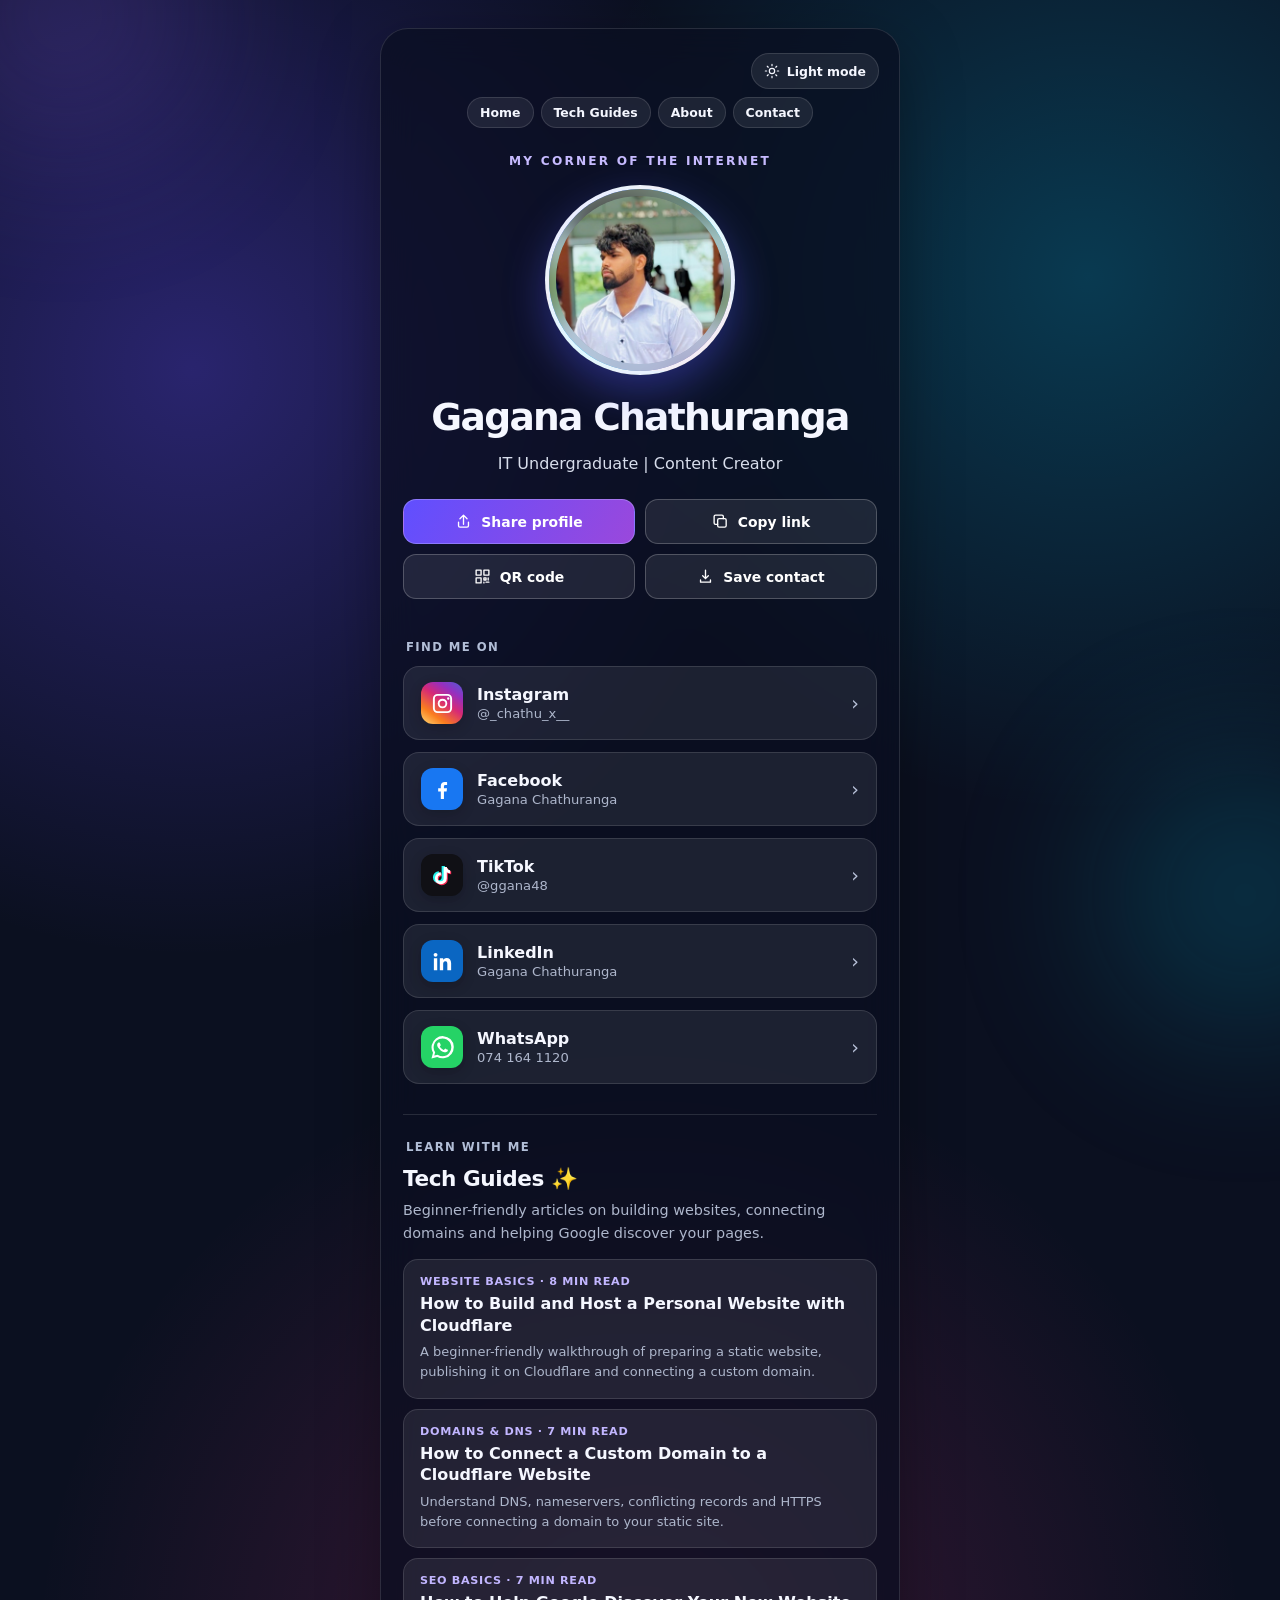
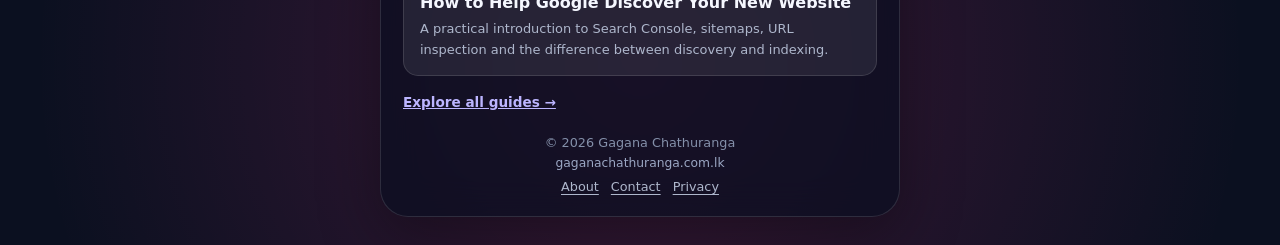
==== index.html @ 9eb445c2 "Add files via upload" ====
<!DOCTYPE html>
<html lang="en">
<head>
  <meta charset="UTF-8" />
  <meta name="viewport" content="width=device-width, initial-scale=1.0" />
  <meta name="theme-color" content="#0b1020" />
  <meta name="author" content="Gagana Chathuranga" />
  <meta name="description" content="Gagana Chathuranga — IT Undergraduate &amp; Content Creator. Explore my social links and beginner-friendly tech guides about websites, domains and Google Search Console." />
  <meta name="robots" content="index, follow, max-image-preview:large" />
  <link rel="canonical" href="https://gaganachathuranga.com.lk/" />
  <link rel="icon" href="favicon.svg" type="image/svg+xml" />
  <link rel="apple-touch-icon" href="apple-touch-icon.png" />
  <meta property="og:type" content="profile" />
  <meta property="og:site_name" content="Gagana Chathuranga" />
  <meta property="og:title" content="Gagana Chathuranga | Tech Guides & Social Links" />
  <meta property="og:description" content="IT Undergraduate | Content Creator · Connect with me on social media." />
  <meta property="og:url" content="https://gaganachathuranga.com.lk/" />
  <meta property="og:image" content="https://gaganachathuranga.com.lk/share-card.png" />
  <meta property="og:image:width" content="1200" />
  <meta property="og:image:height" content="630" />
  <meta property="og:image:alt" content="Gagana Chathuranga — IT Undergraduate and Content Creator" />
  <meta name="twitter:card" content="summary_large_image" />
  <meta name="twitter:title" content="Gagana Chathuranga | Tech Guides & Social Links" />
  <meta name="twitter:description" content="IT Undergraduate | Content Creator · Find my social profiles." />
  <meta name="twitter:image" content="https://gaganachathuranga.com.lk/share-card.png" />
  <title>Gagana Chathuranga | IT Undergraduate &amp; Content Creator</title>
  <script type="application/ld+json">{"@context":"https://schema.org","@type":"Person","name":"Gagana Chathuranga","url":"https://gaganachathuranga.com.lk/","description":"IT Undergraduate | Content Creator","sameAs":["https://www.instagram.com/_chathu_x__/","https://www.facebook.com/gagana.bettegodage/","https://www.tiktok.com/@ggana48","https://www.linkedin.com/in/gagana-chathuranga-6582b7426"]}</script>
  <style>
    * { box-sizing: border-box; margin: 0; padding: 0; }
    :root {
      --bg: #0b1020;
      --card: rgba(255,255,255,0.08);
      --card-hover: rgba(255,255,255,0.14);
      --text: #f5f7ff;
      --muted: #aeb7cc;
      --border: rgba(255,255,255,0.12);
      --shadow: 0 18px 60px rgba(0,0,0,.35);
    }
    body {
      min-height: 100vh;
      font-family: Inter, ui-sans-serif, system-ui, -apple-system, BlinkMacSystemFont, "Segoe UI", sans-serif;
      color: var(--text);
      background:
        radial-gradient(circle at 15% 20%, rgba(98, 74, 255, .35), transparent 32%),
        radial-gradient(circle at 85% 15%, rgba(0, 207, 255, .22), transparent 28%),
        radial-gradient(circle at 50% 90%, rgba(255, 59, 148, .20), transparent 34%),
        var(--bg);
      display: grid;
      place-items: center;
      padding: 28px 16px;
    }
    .wrap {
      width: min(100%, 520px);
      background: rgba(10, 15, 32, .72);
      border: 1px solid var(--border);
      border-radius: 28px;
      box-shadow: var(--shadow);
      backdrop-filter: blur(18px);
      -webkit-backdrop-filter: blur(18px);
      padding: 34px 22px 22px;
      text-align: center;
    }
    .avatar-wrap {
      width: 190px;
      height: 190px;
      margin: 0 auto 22px;
      position: relative;
      border-radius: 50%;
      display: grid;
      place-items: center;
      overflow: hidden;
      border: 4px solid rgba(255,255,255,.88);
      box-shadow: 0 16px 42px rgba(84, 90, 255, .38);
      background: linear-gradient(135deg, #7c5cff, #00c7ff 55%, #ff4f9a);
      isolation: isolate;
    }
    /* A blurred copy of profile.jpg fills the circle, so a tall full-body
       photo still looks polished instead of leaving plain empty side space. */
    .avatar-wrap::before {
      content: "";
      position: absolute;
      inset: -18px;
      background:
        linear-gradient(rgba(10,15,32,.12), rgba(10,15,32,.12)),
        url("profile.jpg") center / cover no-repeat;
      filter: blur(12px) saturate(1.08);
      transform: scale(1.12);
      z-index: 0;
      opacity: .95;
    }
    .avatar {
      width: 92%;
      height: 92%;
      border-radius: 50%;
      object-fit: contain;
      object-position: center;
      display: block;
      position: relative;
      z-index: 2;
      background: rgba(8, 12, 26, .18);
      box-shadow: inset 0 0 0 1px rgba(255,255,255,.16);
    }
    .avatar-fallback {
      position: absolute;
      inset: 0;
      display: grid;
      place-items: center;
      font-size: 44px;
      font-weight: 800;
      letter-spacing: 1px;
      z-index: 1;
    }
    h1 { font-size: clamp(1.8rem, 6vw, 2.35rem); line-height: 1.1; }
    .bio { color: #d8deec; margin: 14px auto 26px; line-height: 1.55; max-width: 390px; }
    .links { display: grid; gap: 12px; }
    .link {
      display: flex;
      align-items: center;
      gap: 14px;
      width: 100%;
      padding: 15px 17px;
      border-radius: 16px;
      border: 1px solid var(--border);
      background: var(--card);
      color: var(--text);
      text-decoration: none;
      transition: transform .2s ease, background .2s ease, border-color .2s ease;
      text-align: left;
    }
    .link:hover {
      transform: translateY(-2px);
      background: var(--card-hover);
      border-color: rgba(255,255,255,.24);
    }
    .icon {
      width: 42px;
      height: 42px;
      border-radius: 12px;
      display: grid;
      place-items: center;
      background: rgba(255,255,255,.09);
      flex: 0 0 42px;
    }
    .icon svg { width: 23px; height: 23px; fill: currentColor; }

    /* Recognizable social brand icons on the original dark link cards. */
    .icon { color: #fff; box-shadow: 0 4px 13px rgba(0,0,0,.18); }
    .icon-instagram { background: linear-gradient(35deg, #feda75 0%, #fa7e1e 25%, #d62976 54%, #962fbf 76%, #4f5bd5 100%); }
    .icon-facebook { background: #1877f2; }
    .icon-tiktok { background: #101015; }
    .icon-tiktok svg { filter: drop-shadow(-1.3px -1px 0 #25f4ee) drop-shadow(1.3px 1px 0 #fe2c55); }
    .icon-linkedin { background: #0a66c2; }
    .icon-whatsapp { background: #25d366; }
    @media (prefers-reduced-motion: reduce) { .link { transition: none; } }
    .link-text { flex: 1; }
    .link-title { font-weight: 700; font-size: 1rem; }
    .link-sub { color: var(--muted); font-size: .82rem; margin-top: 2px; overflow-wrap: anywhere; }
    .arrow { color: #b8c2d9; font-size: 1.2rem; }
    footer { margin-top: 24px; color: #8490aa; font-size: .8rem; }
    @media (max-width: 420px) {
      .wrap { padding: 28px 16px 18px; border-radius: 22px; }
      .avatar-wrap { width: 168px; height: 168px; }
      .link { padding: 13px 14px; }
    }

    html { scroll-behavior: smooth; }
    body { overflow-x: hidden; }
    body::before, body::after { content:""; position:fixed; width:270px; height:270px; border-radius:50%; filter:blur(88px); opacity:.22; pointer-events:none; z-index:-1; }
    body::before { background:#8f62fb; top:-120px; left:-70px; }
    body::after { background:#00bbdb; bottom:-130px; right:-100px; }
    .wrap { position:relative; animation: appear .65s ease both; }
    .avatar-wrap { transition: box-shadow .3s ease, transform .3s ease; }
    .avatar-wrap:hover { transform:translateY(-3px); box-shadow:0 16px 46px rgba(112,108,255,.57),0 0 0 7px rgba(255,255,255,.035); }
    .intro-label { font-size:.76rem; font-weight:700; letter-spacing:.18em; text-transform:uppercase; color:#c7bbff; margin:0 auto 17px; }
    h1 { letter-spacing:-.045em; }
    .bio { margin-bottom: 22px; }
    .quick-actions { display:grid; grid-template-columns:1fr 1fr; gap:10px; margin-bottom:19px; }
    button { font:inherit; }
    .action { display:inline-flex; justify-content:center; align-items:center; gap:9px; min-height:45px; padding:11px 10px; border-radius:13px; border:1px solid rgba(255,255,255,.22); color:#fff; background:rgba(255,255,255,.085); cursor:pointer; font-size:.87rem; font-weight:680; transition:background .2s ease,transform .2s ease,border-color .2s ease; }
    .action:hover { background:rgba(255,255,255,.16); transform:translateY(-2px); border-color:rgba(255,255,255,.37); }
    .action-primary { background:linear-gradient(120deg,#604fff,#9a48dc); border-color:rgba(188,180,255,.42); }
    .action-primary:hover { background:linear-gradient(120deg,#7264ff,#aa58ec); }
    .action svg { width:17px; height:17px; stroke:currentColor; fill:none; stroke-width:1.9; stroke-linecap:round; stroke-linejoin:round; }
    .section-hint { text-align:left; font-size:.73rem; font-weight:750; letter-spacing:.12em; color:#b2bed7; text-transform:uppercase; margin:0 3px 12px; }
    .link { will-change:transform; }
    .link:focus-visible,.action:focus-visible,.close-dialog:focus-visible,.qr-download:focus-visible { outline:3px solid #b7a9ff; outline-offset:3px; }
    .link:nth-child(1){animation:rise .48s .06s both}.link:nth-child(2){animation:rise .48s .13s both}.link:nth-child(3){animation:rise .48s .20s both}.link:nth-child(4){animation:rise .48s .27s both}.link:nth-child(5){animation:rise .48s .34s both}
    .link:active,.action:active { transform:scale(.99); }
    .link .arrow { transition:transform .2s ease; }
    .link:hover .arrow { transform:translateX(3px); }
    .feedback { min-height:20px; margin:7px 0 2px; color:#bbf7d0; font-size:.82rem; }
    .footer-domain { display:block; margin-top:6px; color:#9ba7c4; font-size:.77rem; text-decoration:none; }
    .footer-domain:hover { color:#fff; text-decoration:underline; }
    .qr-dialog { border:1px solid rgba(255,255,255,.19); background:#12192c; color:#fff; width:min(90vw,390px); margin:auto; border-radius:24px; padding:24px; box-shadow:0 26px 90px rgba(0,0,0,.65); text-align:center; }
    .qr-dialog::backdrop { background:rgba(1,5,15,.76); backdrop-filter:blur(7px); }
    .qr-dialog h2 { font-size:1.25rem; margin-bottom:8px; }
    .qr-dialog p { color:#bac4d8; font-size:.9rem; line-height:1.5; }
    .qr-box { background:#fff; padding:13px; margin:20px auto 12px; border-radius:18px; width:min(100%,256px); }
    .qr-box img { display:block; width:100%; height:auto; image-rendering:pixelated; }
    .qr-url { color:#c2bafa!important; overflow-wrap:anywhere; font-size:.8rem!important; }
    .dialog-actions { display:grid; grid-template-columns:1fr 1fr; gap:9px; margin-top:20px; }
    .qr-download { text-decoration:none; }
    .close-dialog { position:absolute; right:13px; top:11px; background:rgba(255,255,255,.09); color:#fff; border:0; border-radius:50%; width:32px; height:32px; font-size:20px; cursor:pointer; }
    .qr-dialog { position:relative; }
    @keyframes appear { from{ opacity:0;transform:translateY(12px) } to{opacity:1;transform:translateY(0)} }
    @keyframes rise { from{opacity:0;transform:translateY(10px)}to{opacity:1;transform:translateY(0)} }
    @media(max-width:420px) { .wrap { padding-top:29px; } .avatar-wrap { margin-bottom:18px; } .bio { margin-top:12px; } }
    @media(prefers-reduced-motion:reduce){*,*::before,*::after{animation:none!important;transition:none!important;scroll-behavior:auto!important}}

    /* User-selectable light/dark palette; brand logos retain their original colors. */
    .top-tools { display:flex; justify-content:flex-end; margin:-10px -2px 8px; }
    .theme-toggle { display:inline-flex; gap:7px; align-items:center; justify-content:center; border:1px solid var(--border); border-radius:999px; padding:8px 12px; min-height:36px; background:var(--card); color:var(--text); font-size:.78rem; font-weight:700; cursor:pointer; transition:background .2s,transform .2s; }
    .theme-toggle:hover { background:var(--card-hover); transform:translateY(-1px); }
    .theme-toggle svg { width:16px; height:16px; stroke:currentColor; fill:none; stroke-width:1.8; stroke-linecap:round; stroke-linejoin:round; }
    .theme-toggle:focus-visible { outline:3px solid #9485ff; outline-offset:3px; }
    html[data-theme="light"] { --bg:#eef2ff; --card:rgba(255,255,255,.86); --card-hover:rgba(255,255,255,.99); --text:#18213a; --muted:#515e77; --border:rgba(73,84,120,.20); --shadow:0 18px 58px rgba(56,68,123,.13); color-scheme:light; }
    html[data-theme="light"] body { background:radial-gradient(circle at 10% 15%,rgba(130,116,255,.20),transparent 34%),radial-gradient(circle at 92% 20%,rgba(52,190,237,.18),transparent 30%),radial-gradient(circle at 55% 92%,rgba(255,119,178,.12),transparent 34%),var(--bg); }
    html[data-theme="light"] .wrap { background:rgba(255,255,255,.80); }
    html[data-theme="light"] .bio { color:#485370; }
    html[data-theme="light"] .intro-label { color:#5642bc; }
    html[data-theme="light"] .section-hint { color:#586782; }
    html[data-theme="light"] .action:not(.action-primary) { background:rgba(255,255,255,.90); color:#27334f; border-color:rgba(61,74,110,.25); }
    html[data-theme="light"] .action:not(.action-primary):hover { background:#fff; }
    html[data-theme="light"] .link { box-shadow:0 4px 20px rgba(34,48,86,.035); }
    html[data-theme="light"] .link:hover { border-color:rgba(76,81,144,.40); }
    html[data-theme="light"] .arrow { color:#59657d; }
    html[data-theme="light"] footer { color:#65728d; }
    html[data-theme="light"] .footer-domain { color:#4f46b5; }
    html[data-theme="light"] .footer-domain:hover { color:#362e8f; }
    html[data-theme="light"] .feedback { color:#14744d; }
    .quick-actions .action { text-decoration:none; }
    .action:focus-visible { outline:3px solid #a9a0ff; outline-offset:3px; }
    @media(max-width:380px) { .quick-actions {gap:8px;} .quick-actions .action {font-size:.79rem;padding:10px 6px;} }

    .site-nav{display:flex;justify-content:center;flex-wrap:wrap;gap:7px;margin:4px 0 26px}.site-nav a{color:var(--text);text-decoration:none;border:1px solid var(--border);background:var(--card);border-radius:999px;padding:7px 12px;font-size:.78rem;font-weight:700}.site-nav a:hover{background:var(--card-hover)}.guides-panel{margin-top:30px;padding-top:25px;border-top:1px solid var(--border);text-align:left}.guides-panel h2{font-size:1.35rem;letter-spacing:-.02em;margin:0 0 8px}.guides-panel .guides-intro{font-size:.9rem;color:var(--muted);line-height:1.6;margin:0 0 14px}.guide-card{display:block;padding:15px 16px;border:1px solid var(--border);background:var(--card);border-radius:15px;margin:10px 0;text-decoration:none;color:var(--text);transition:transform .2s,background .2s}.guide-card:hover{transform:translateY(-2px);background:var(--card-hover)}.guide-card .tag{display:block;color:#c2b6ff;font-size:.7rem;font-weight:800;letter-spacing:.06em;text-transform:uppercase;margin-bottom:5px}.guide-card strong{display:block;line-height:1.35}.guide-card small{display:block;color:var(--muted);line-height:1.55;margin-top:6px;font-size:.81rem}.guide-more{display:inline-block;margin-top:8px;color:#bcb5ff;font-weight:750;font-size:.85rem}.site-footer-links{margin-top:9px}.site-footer-links a{color:var(--muted);margin:0 6px;text-decoration:underline;text-underline-offset:3px}@media(prefers-reduced-motion:reduce){.guide-card{transition:none}}
  </style>
</head>
<body>
  <main class="wrap" id="profile">
    <div class="top-tools"><button class="theme-toggle" id="theme-toggle" type="button" aria-label="Switch to light mode" title="Switch website theme">
      <svg viewBox="0 0 24 24" aria-hidden="true"><circle cx="12" cy="12" r="4"/><path d="M12 2v2m0 16v2M4.93 4.93l1.42 1.42m11.3 11.3 1.42 1.42M2 12h2m16 0h2M4.93 19.07l1.42-1.42m11.3-11.3 1.42-1.42"/></svg><span id="theme-label">Light mode</span>
    </button></div>
    <nav class="site-nav" aria-label="Site navigation"><a href="">Home</a><a href="tech-guides.html">Tech Guides</a><a href="about.html">About</a><a href="contact.html">Contact</a></nav>
    <div class="intro-label">MY CORNER OF THE INTERNET</div>
    <div class="avatar-wrap" aria-label="Gagana Chathuranga profile photo">
      <div class="avatar-fallback" aria-hidden="true">GC</div>
      <img class="avatar" src="profile.jpg" alt="Gagana Chathuranga profile photo" onerror="this.style.display='none'" />
    </div>
    <h1>Gagana Chathuranga</h1>
    <p class="bio">IT Undergraduate | Content Creator</p>

    <div class="quick-actions" aria-label="Profile actions">
      <button class="action action-primary" type="button" id="share-btn" aria-label="Share Gagana Chathuranga profile">
        <svg viewBox="0 0 24 24" aria-hidden="true"><path d="M12 16V3m0 0L7 8m5-5 5 5M5 13v5a2 2 0 0 0 2 2h10a2 2 0 0 0 2-2v-5"/></svg>Share profile
      </button>
      <button class="action" type="button" id="copy-profile-btn" aria-label="Copy website link">
        <svg viewBox="0 0 24 24" aria-hidden="true"><rect x="8" y="8" width="12" height="12" rx="2"/><path d="M16 8V5a2 2 0 0 0-2-2H5a2 2 0 0 0-2 2v9a2 2 0 0 0 2 2h3"/></svg>Copy link
      </button>
      <button class="action" type="button" id="qr-btn" aria-haspopup="dialog" aria-controls="qr-dialog">
        <svg viewBox="0 0 24 24" aria-hidden="true"><path d="M3 3h7v7H3zM14 3h7v7h-7zM3 14h7v7H3zM14 14h3v3h-3zM20 14v3m-3 3h4m-7 0v1"/></svg>QR code
      </button>
      <a class="action" href="gagana-chathuranga.vcf" download="Gagana-Chathuranga.vcf" aria-label="Download Gagana Chathuranga contact card">
        <svg viewBox="0 0 24 24" aria-hidden="true"><path d="M12 3v12m0 0 4-4m-4 4-4-4M5 17v3h14v-3"/></svg>Save contact
      </a>
    </div>
    <p class="feedback" id="feedback" role="status" aria-live="polite"></p>
    <div class="section-hint">FIND ME ON</div>
    <section class="links" aria-label="Social media links">
      <a class="link" href="https://www.instagram.com/_chathu_x__/" target="_blank" rel="noopener noreferrer">
        <span class="icon icon-instagram" aria-hidden="true">
          <svg viewBox="0 0 24 24"><path d="M7 2h10a5 5 0 0 1 5 5v10a5 5 0 0 1-5 5H7a5 5 0 0 1-5-5V7a5 5 0 0 1 5-5Zm0 2a3 3 0 0 0-3 3v10a3 3 0 0 0 3 3h10a3 3 0 0 0 3-3V7a3 3 0 0 0-3-3H7Zm11 1.5a1.25 1.25 0 1 1 0 2.5 1.25 1.25 0 0 1 0-2.5ZM12 7a5 5 0 1 1 0 10 5 5 0 0 1 0-10Zm0 2a3 3 0 1 0 0 6 3 3 0 0 0 0-6Z"/></svg>
        </span>
        <span class="link-text"><div class="link-title">Instagram</div><div class="link-sub">@_chathu_x__</div></span>
        <span class="arrow">›</span>
      </a>

      <a class="link" href="https://web.facebook.com/gagana.bettegodage/" target="_blank" rel="noopener noreferrer">
        <span class="icon icon-facebook" aria-hidden="true">
          <svg viewBox="0 0 24 24"><path d="M13.5 22v-8h2.8l.4-3.2h-3.2V8.75c0-.93.26-1.56 1.61-1.56H16.8V4.33c-.29-.04-1.29-.13-2.46-.13-2.44 0-4.11 1.49-4.11 4.23v2.37H7.47V14h2.76v8h3.27Z"/></svg>
        </span>
        <span class="link-text"><div class="link-title">Facebook</div><div class="link-sub">Gagana Chathuranga</div></span>
        <span class="arrow">›</span>
      </a>

      <a class="link" href="https://www.tiktok.com/@ggana48" target="_blank" rel="noopener noreferrer">
        <span class="icon icon-tiktok" aria-hidden="true">
          <svg viewBox="0 0 24 24"><path d="M16.5 3c.35 1.8 1.4 3 3.5 3.6v3.1a8.3 8.3 0 0 1-3.5-1v6.1A6.2 6.2 0 1 1 10.3 8.6v3.2a3.1 3.1 0 1 0 2.9 3.1V3h3.3Z"/></svg>
        </span>
        <span class="link-text"><div class="link-title">TikTok</div><div class="link-sub">@ggana48</div></span>
        <span class="arrow">›</span>
      </a>

      <a class="link" href="https://lk.linkedin.com/in/gagana-chathuranga-6582b7426" target="_blank" rel="noopener noreferrer">
        <span class="icon icon-linkedin" aria-hidden="true">
          <svg viewBox="0 0 24 24"><path d="M6.5 8.5H3V21h3.5V8.5ZM4.75 3A2.05 2.05 0 1 0 4.75 7.1 2.05 2.05 0 0 0 4.75 3ZM21 13.8c0-3.76-2-5.51-4.66-5.51-2.15 0-3.11 1.18-3.65 2.02V8.5H9.2V21h3.49v-6.18c0-1.63.31-3.2 2.33-3.2 1.99 0 2.02 1.86 2.02 3.31V21H21v-7.2Z"/></svg>
        </span>
        <span class="link-text"><div class="link-title">LinkedIn</div><div class="link-sub">Gagana Chathuranga</div></span>
        <span class="arrow">›</span>
      </a>

      <a class="link" href="https://wa.me/94741641120" target="_blank" rel="noopener noreferrer">
        <span class="icon icon-whatsapp" aria-hidden="true">
          <svg viewBox="0 0 24 24"><path d="M20.5 3.5A11.7 11.7 0 0 0 2.1 17.6L.5 23.5l6-1.6A11.7 11.7 0 0 0 20.5 3.5ZM12 21a9.2 9.2 0 0 1-4.69-1.28l-.34-.2-3.56.95.95-3.47-.22-.36A9.2 9.2 0 1 1 12 21Zm5.05-6.88c-.28-.14-1.63-.8-1.88-.89-.25-.09-.43-.14-.61.14-.18.28-.7.89-.86 1.07-.16.18-.32.21-.6.07-.28-.14-1.17-.43-2.23-1.37a8.36 8.36 0 0 1-1.55-1.93c-.16-.28-.02-.43.12-.57.13-.13.28-.32.41-.48.14-.16.18-.28.28-.46.09-.18.05-.34-.02-.48-.07-.14-.61-1.47-.84-2.02-.22-.53-.45-.46-.61-.47h-.52c-.18 0-.48.07-.73.34-.25.28-.96.94-.96 2.29s.98 2.65 1.12 2.83c.14.18 1.93 2.95 4.68 4.14.65.28 1.16.45 1.56.57.66.21 1.25.18 1.72.11.52-.08 1.63-.67 1.86-1.31.23-.64.23-1.2.16-1.31-.07-.12-.25-.18-.53-.32Z"/></svg>
        </span>
        <span class="link-text"><div class="link-title">WhatsApp</div><div class="link-sub">074 164 1120</div></span>
        <span class="arrow">›</span>
      </a>
    </section>

<section class="guides-panel" aria-labelledby="guides-heading"><div class="section-hint">LEARN WITH ME</div><h2 id="guides-heading">Tech Guides ✨</h2><p class="guides-intro">Beginner-friendly articles on building websites, connecting domains and helping Google discover your pages.</p><a class="guide-card" href="build-and-host-personal-website.html"><span class="tag">Website basics · 8 min read</span><strong>How to Build and Host a Personal Website with Cloudflare</strong><small>A beginner-friendly walkthrough of preparing a static website, publishing it on Cloudflare and connecting a custom domain.</small></a><a class="guide-card" href="connect-custom-domain-cloudflare.html"><span class="tag">Domains &amp; DNS · 7 min read</span><strong>How to Connect a Custom Domain to a Cloudflare Website</strong><small>Understand DNS, nameservers, conflicting records and HTTPS before connecting a domain to your static site.</small></a><a class="guide-card" href="get-website-on-google.html"><span class="tag">SEO basics · 7 min read</span><strong>How to Help Google Discover Your New Website</strong><small>A practical introduction to Search Console, sitemaps, URL inspection and the difference between discovery and indexing.</small></a><a class="guide-more" href="tech-guides.html">Explore all guides →</a></section>
    <footer>© 2026 Gagana Chathuranga <a class="footer-domain" href="https://gaganachathuranga.com.lk/">gaganachathuranga.com.lk</a><div class="site-footer-links"><a href="about.html">About</a><a href="contact.html">Contact</a><a href="privacy.html">Privacy</a></div></footer>
  </main>
  <dialog id="qr-dialog" class="qr-dialog" aria-labelledby="qr-title">
    <button class="close-dialog" id="close-dialog" type="button" aria-label="Close QR code dialog">×</button>
    <h2 id="qr-title">Scan to connect ✨</h2>
    <p>Point your camera at the code to open Gagana's social links.</p>
    <div class="qr-box"><img src="qr-code.png" width="230" height="230" alt="QR code linking to gaganachathuranga.com.lk" loading="lazy" /></div>
    <p class="qr-url">gaganachathuranga.com.lk</p>
    <div class="dialog-actions">
      <a class="action qr-download" href="qr-code.png" download="gagana-chathuranga-qr.png">Save QR</a>
      <button class="action action-primary" type="button" id="copy-btn">Copy link</button>
    </div>
  </dialog>
  <script>
    (() => {
      const url = 'https://gaganachathuranga.com.lk/';
      const feedback = document.getElementById('feedback');
      const dialog = document.getElementById('qr-dialog');
      const announce = message => { feedback.textContent = message; };
      async function copyLink() {
        try {
          if (!navigator.clipboard?.writeText) throw new Error('Clipboard unavailable');
          await navigator.clipboard.writeText(url);
          announce('Profile link copied!');
          return true;
        } catch (_) {
          // Browsers that disallow clipboard access still let visitors copy the visible URL.
          announce('Copy this link: ' + url);
          return false;
        }
      }
      const root = document.documentElement;
      const themeButton = document.getElementById('theme-toggle');
      const themeLabel = document.getElementById('theme-label');
      const applyTheme = theme => {
        const light = theme === 'light';
        root.dataset.theme = light ? 'light' : 'dark';
        themeLabel.textContent = light ? 'Dark mode' : 'Light mode';
        themeButton.setAttribute('aria-label', light ? 'Switch to dark mode' : 'Switch to light mode');
        document.querySelector('meta[name="theme-color"]').setAttribute('content', light ? '#eef2ff' : '#0b1020');
      };
      let theme = 'dark';
      try { theme = localStorage.getItem('gagana-site-theme') === 'light' ? 'light' : 'dark'; } catch (_) {}
      applyTheme(theme);
      themeButton.addEventListener('click', () => {
        theme = root.dataset.theme === 'dark' ? 'light' : 'dark';
        applyTheme(theme);
        try { localStorage.setItem('gagana-site-theme', theme); } catch (_) {}
      });
      document.getElementById('copy-profile-btn').addEventListener('click', copyLink);
      document.getElementById('share-btn').addEventListener('click', async () => {
        if (navigator.share) {
          try {
            await navigator.share({title:'Gagana Chathuranga',text:'Find my social profiles',url});
            return;
          } catch (error) {
            if (error.name === 'AbortError') return;
          }
        }
        await copyLink();
      });
      document.getElementById('qr-btn').addEventListener('click', () => {
        if (typeof dialog.showModal === 'function') dialog.showModal();
        else { dialog.setAttribute('open', ''); document.getElementById('close-dialog').focus(); }
      });
      document.getElementById('close-dialog').addEventListener('click', () => dialog.close?.() ?? dialog.removeAttribute('open'));
      dialog.addEventListener('click', event => { if (event.target === dialog) dialog.close?.(); });
      document.getElementById('copy-btn').addEventListener('click', async () => {
        if (await copyLink()) dialog.close?.();
        else { dialog.close?.(); }
      });
    })();
  </script>
</body>
</html>
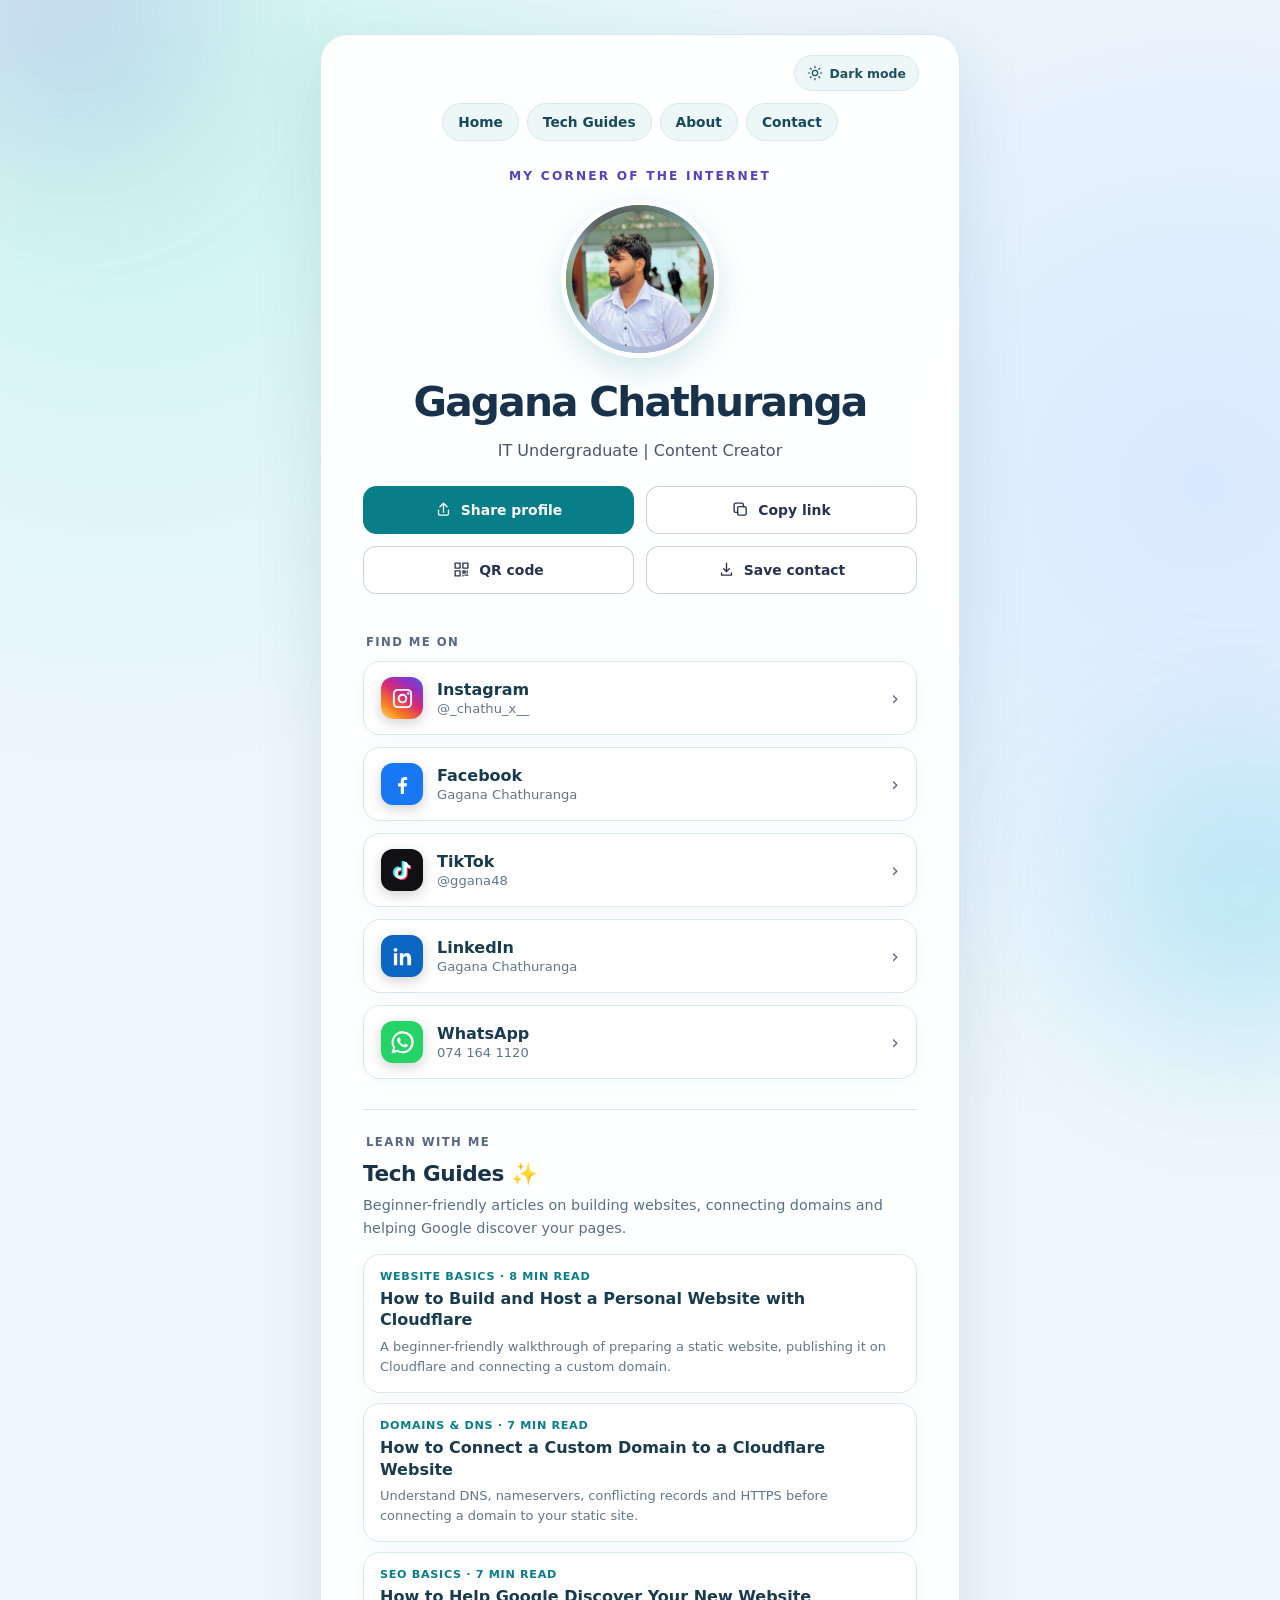
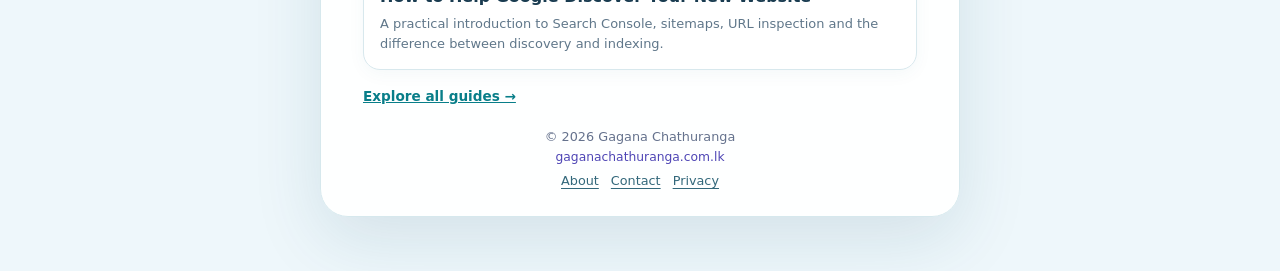
==== commit 0ce3844c: "Redesign profile homepage with ocean blue and mint palette" ====
--- a/index.html
+++ b/index.html
@@ -233,7 +233,27 @@
     @media(max-width:380px) { .quick-actions {gap:8px;} .quick-actions .action {font-size:.79rem;padding:10px 6px;} }
 
     .site-nav{display:flex;justify-content:center;flex-wrap:wrap;gap:7px;margin:4px 0 26px}.site-nav a{color:var(--text);text-decoration:none;border:1px solid var(--border);background:var(--card);border-radius:999px;padding:7px 12px;font-size:.78rem;font-weight:700}.site-nav a:hover{background:var(--card-hover)}.guides-panel{margin-top:30px;padding-top:25px;border-top:1px solid var(--border);text-align:left}.guides-panel h2{font-size:1.35rem;letter-spacing:-.02em;margin:0 0 8px}.guides-panel .guides-intro{font-size:.9rem;color:var(--muted);line-height:1.6;margin:0 0 14px}.guide-card{display:block;padding:15px 16px;border:1px solid var(--border);background:var(--card);border-radius:15px;margin:10px 0;text-decoration:none;color:var(--text);transition:transform .2s,background .2s}.guide-card:hover{transform:translateY(-2px);background:var(--card-hover)}.guide-card .tag{display:block;color:#c2b6ff;font-size:.7rem;font-weight:800;letter-spacing:.06em;text-transform:uppercase;margin-bottom:5px}.guide-card strong{display:block;line-height:1.35}.guide-card small{display:block;color:var(--muted);line-height:1.55;margin-top:6px;font-size:.81rem}.guide-more{display:inline-block;margin-top:8px;color:#bcb5ff;font-weight:750;font-size:.85rem}.site-footer-links{margin-top:9px}.site-footer-links a{color:var(--muted);margin:0 6px;text-decoration:underline;text-underline-offset:3px}@media(prefers-reduced-motion:reduce){.guide-card{transition:none}}
-  </style>
+  
+/* UI refresh: ocean blue, mint and warm white */
+:root{--bg:#eef7fb;--card:#fff;--card-hover:#f0fafb;--text:#17324a;--muted:#587083;--border:#d6e8ed;--shadow:0 22px 70px rgba(17,74,95,.12)}
+body{background:radial-gradient(circle at 10% 5%,#c9f5eb 0,transparent 32%),radial-gradient(circle at 94% 26%,#d9e9ff 0,transparent 36%),var(--bg);padding:34px 16px 54px}
+.wrap{width:min(100%,640px);padding:30px clamp(20px,5vw,42px) 28px;border-radius:28px;background:rgba(255,255,255,.94);box-shadow:var(--shadow);border:1px solid var(--border);backdrop-filter:none}
+.intro-label{color:#147c84}.bio{color:var(--muted)}.section-hint{color:#496b7a}.avatar-wrap{width:158px;height:158px;border:5px solid #fff;box-shadow:0 12px 32px rgba(20,130,145,.19)}h1{color:var(--text);font-size:clamp(2rem,5vw,2.55rem)}
+.site-nav{margin:12px 0 28px;gap:8px}.site-nav a{background:#eef7f8;border-color:#d6e8ed;color:#17495c;padding:10px 15px;font-size:.86rem}.site-nav a:hover{background:#d8f1ed}
+.quick-actions{gap:12px}.action{min-height:48px;border-color:#cde1e8;background:#f0f7f9;color:#23475a}.action:hover{background:#e2f1f4;border-color:#8cbac5}.action-primary{background:#087e89;color:#fff;border-color:#087e89}.action-primary:hover{background:#096a76}
+.link,.guide-card{background:#fff;border:1px solid #d8e8ed;box-shadow:0 4px 18px rgba(30,85,110,.045);border-radius:17px}.link:hover,.guide-card:hover{background:#f1fbfa;border-color:#7bc6be;box-shadow:0 12px 26px rgba(30,85,110,.09)}.link-title,.guide-card strong{color:#193b50}.link-sub,.guide-card small{color:#60778a}.arrow{color:#248d98}.guides-panel{border-top-color:#d6e8ed}.guides-panel .tag,.guide-more{color:#087e89}.top-tools .theme-toggle{background:#eef7f8;border-color:#d6e8ed;color:#1c5161}.feedback{color:#087a5b}.site-footer-links a,.footer-domain{color:#33687b}footer{color:#60778a}
+html[data-theme="light"]{--bg:#eef7fb;--card:#fff;--card-hover:#f0fafb;--text:#17324a;--muted:#587083;--border:#d6e8ed;--shadow:0 22px 70px rgba(17,74,95,.12)}
+html[data-theme="light"] body{background:radial-gradient(circle at 10% 5%,#c9f5eb 0,transparent 32%),radial-gradient(circle at 94% 26%,#d9e9ff 0,transparent 36%),var(--bg)}
+html[data-theme="light"] .wrap{background:rgba(255,255,255,.94)}
+html[data-theme="dark"]{--bg:#101e2b;--card:#1d3445;--card-hover:#254658;--text:#f0fbff;--muted:#b6cbd6;--border:#38576a;--shadow:0 22px 70px rgba(0,0,0,.2)}
+html[data-theme="dark"] body{background:radial-gradient(circle at 10% 5%,#184d53 0,transparent 34%),radial-gradient(circle at 95% 25%,#1b385d 0,transparent 36%),var(--bg)}
+html[data-theme="dark"] .wrap{background:#172a3b}html[data-theme="dark"] .bio,html[data-theme="dark"] .section-hint,html[data-theme="dark"] .link-sub,html[data-theme="dark"] .guide-card small{color:var(--muted)}
+html[data-theme="dark"] .link,html[data-theme="dark"] .guide-card{background:var(--card);border-color:var(--border)}html[data-theme="dark"] .link-title,html[data-theme="dark"] .guide-card strong,html[data-theme="dark"] h1{color:var(--text)}
+html[data-theme="dark"] .site-nav a,html[data-theme="dark"] .theme-toggle,html[data-theme="dark"] .action:not(.action-primary){background:#243f50;color:#effbff;border-color:var(--border)}
+html[data-theme="dark"] .guides-panel{border-top-color:var(--border)}html[data-theme="dark"] .guides-panel .tag,html[data-theme="dark"] .guide-more{color:#8ee1d4}
+@media(max-width:520px){body{padding:14px 10px 32px}.wrap{padding:23px 17px;border-radius:21px}.avatar-wrap{width:138px;height:138px}.site-nav a{padding:9px 11px}.link{padding:14px}.quick-actions{grid-template-columns:1fr 1fr}}
+
+</style>
 </head>
 <body>
   <main class="wrap" id="profile">
@@ -347,10 +367,10 @@
         root.dataset.theme = light ? 'light' : 'dark';
         themeLabel.textContent = light ? 'Dark mode' : 'Light mode';
         themeButton.setAttribute('aria-label', light ? 'Switch to dark mode' : 'Switch to light mode');
-        document.querySelector('meta[name="theme-color"]').setAttribute('content', light ? '#eef2ff' : '#0b1020');
+        document.querySelector('meta[name="theme-color"]').setAttribute('content', light ? '#eef7fb' : '#101e2b');
       };
-      let theme = 'dark';
-      try { theme = localStorage.getItem('gagana-site-theme') === 'light' ? 'light' : 'dark'; } catch (_) {}
+      let theme = 'light';
+      try { theme = localStorage.getItem('gagana-site-theme') === 'dark' ? 'dark' : 'light'; } catch (_) {}
       applyTheme(theme);
       themeButton.addEventListener('click', () => {
         theme = root.dataset.theme === 'dark' ? 'light' : 'dark';
@@ -382,4 +402,4 @@
     })();
   </script>
 </body>
-</html>
+</html>
